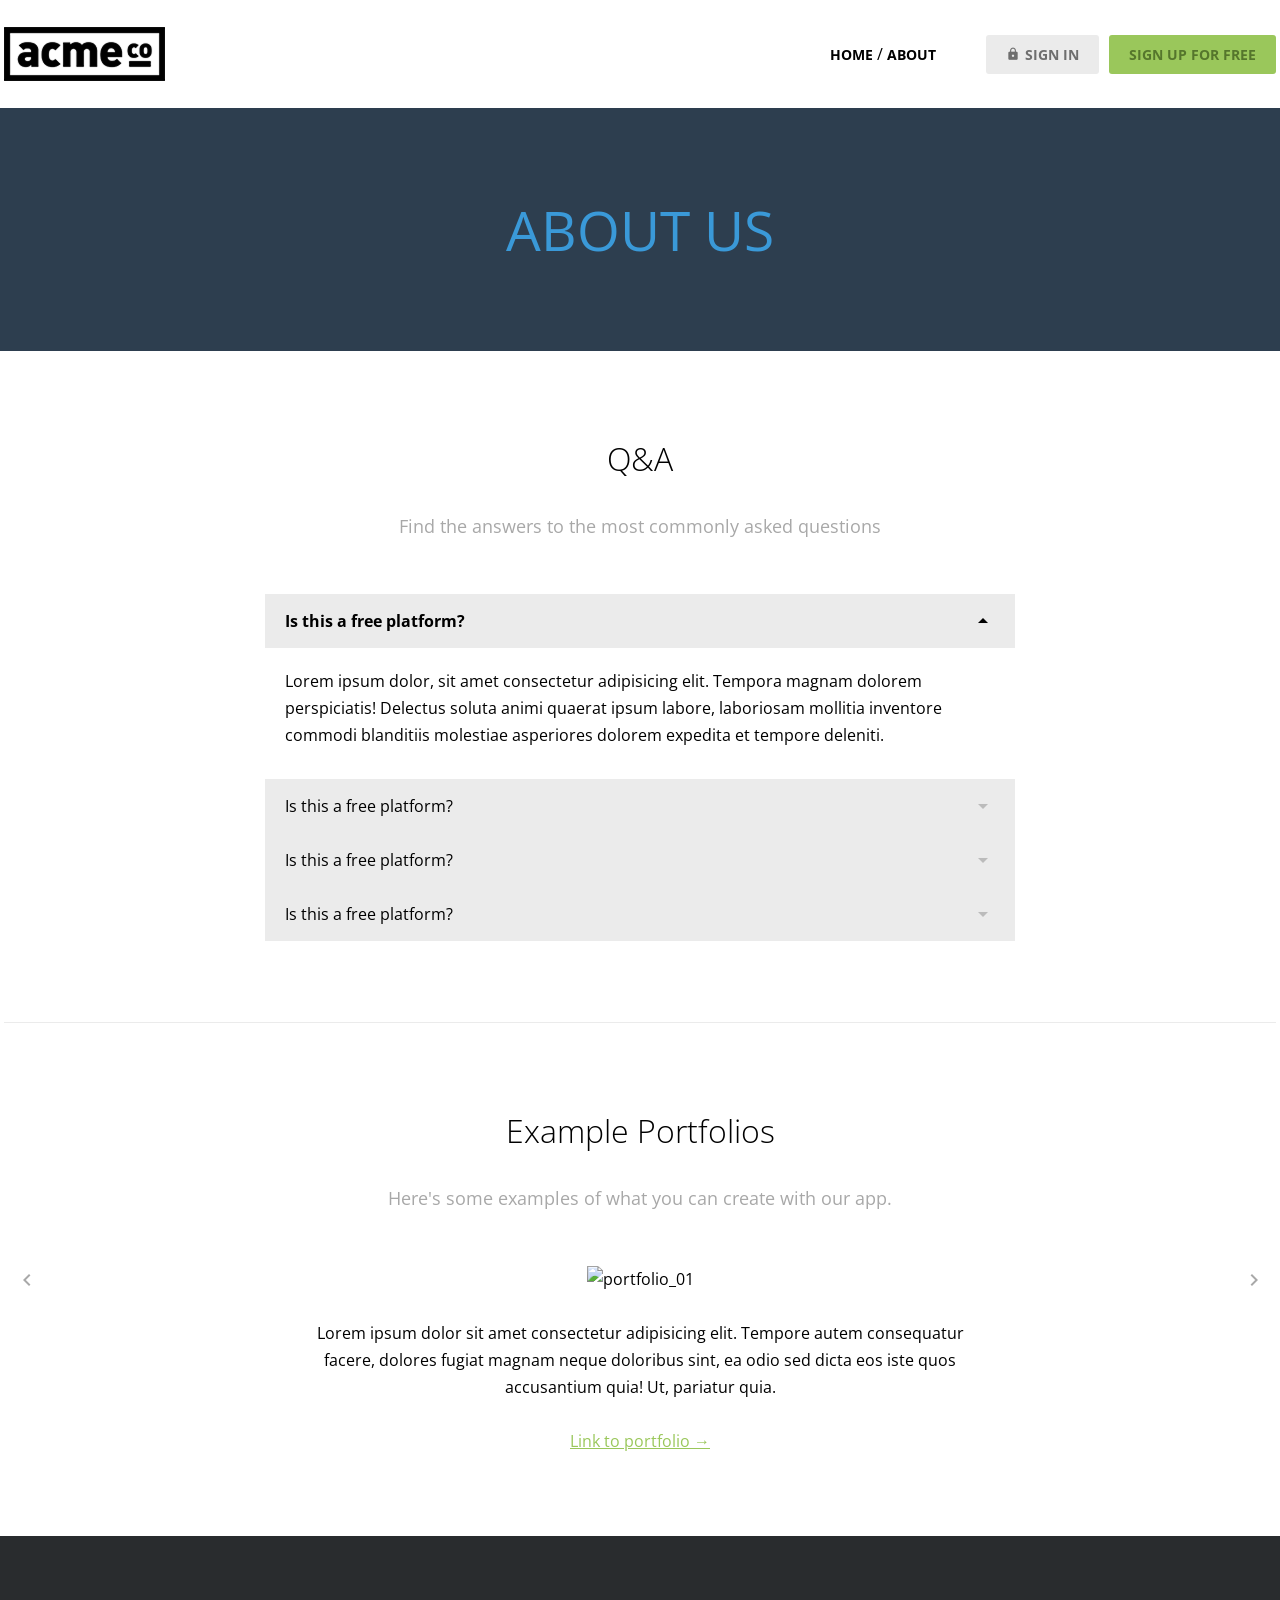
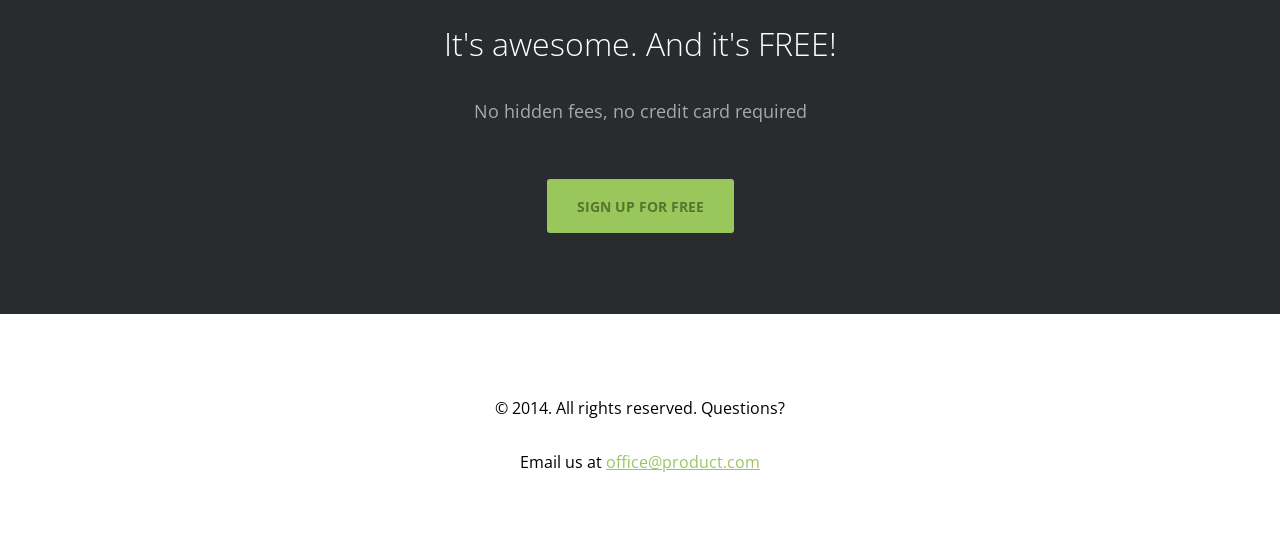
==== about.html @ a84798e1 "feat:about html./css add" ====
<!doctype html>
<html lang="en">
  <head>
    <meta charset="UTF-8" />
    <meta name="viewport" content="width=device-width, initial-scale=1.0" />
    <title>About - ACME</title>
    <link rel="preconnect" href="https://fonts.googleapis.com" />
    <link rel="preconnect" href="https://fonts.gstatic.com" crossorigin />
    <link
      href="https://fonts.googleapis.com/css2?family=Open+Sans:ital,wght@0,300..800;1,300..800&display=swap"
      rel="stylesheet"
    />
    <link href="https://fonts.googleapis.com/icon?family=Material+Icons" rel="stylesheet" />
    <link rel="stylesheet" href="css/common.css" />
    <link rel="stylesheet" href="css/about.css" />
  </head>

  <body>
    <header>
      <div class="container d-flex justify-content-between align-items-center">
        <h1 class="logo">
          <a href="index.html">
            <img src="images/logo.png" alt="acme logo" />
            <span class="hidden">ACME</span>
          </a>
        </h1>
        <nav>
          <ul class="d-flex align-items-center">
            <li>
              <a href="" class="text-nav">home</a>
              /
              <a href="" class="text-nav">about</a>
            </li>
            <li>
              <a href="#" class="btn btn-secondary"
                ><span class="material-icons">lock</span>sign in</a
              >
            </li>
            <li>
              <a href="#" class="btn btn-primary">sign up for free</a>
            </li>
          </ul>
        </nav>
      </div>
    </header>
    <main>
      <section class="hero inner-pd">
        <div class="container">
          <h2 class="text-heading-xl text-center">about us</h2>
        </div>
      </section>
      <section class="qna container inner-pd">
        <div class="header d-flex flex-column g-1">
          <h3 class="text-body-l">Q&amp;A</h3>
          <p class="text-body-m-plus">Find the answers to the most commonly asked questions</p>
        </div>
        <ul class="qnalist">
          <li class="active">
            <h4 class="question">
              Is this a free platform?
              <span class="material-icons">arrow_drop_down</span>
            </h4>
            <div class="answer">
              <p>
                Lorem ipsum dolor, sit amet consectetur adipisicing elit. Tempora magnam dolorem
                perspiciatis! Delectus soluta animi quaerat ipsum labore, laboriosam mollitia
                inventore commodi blanditiis molestiae asperiores dolorem expedita et tempore
                deleniti.
              </p>
            </div>
          </li>
          <li>
            <h4 class="question">
              Is this a free platform?
              <span class="material-icons">arrow_drop_down</span>
            </h4>
            <div class="answer">
              <p>
                Lorem ipsum dolor, sit amet consectetur adipisicing elit. Tempora magnam dolorem
                perspiciatis! Delectus soluta animi quaerat ipsum labore, laboriosam mollitia
                inventore commodi blanditiis molestiae asperiores dolorem expedita et tempore
                deleniti.
              </p>
            </div>
          </li>
          <li>
            <h4 class="question">
              Is this a free platform?
              <span class="material-icons">arrow_drop_down</span>
            </h4>
            <div class="answer">
              <p>
                Lorem ipsum dolor, sit amet consectetur adipisicing elit. Tempora magnam dolorem
                perspiciatis! Delectus soluta animi quaerat ipsum labore, laboriosam mollitia
                inventore commodi blanditiis molestiae asperiores dolorem expedita et tempore
                deleniti.
              </p>
            </div>
          </li>
          <li>
            <h4 class="question">
              Is this a free platform?
              <span class="material-icons">arrow_drop_down</span>
            </h4>
            <div class="answer">
              <p>
                Lorem ipsum dolor, sit amet consectetur adipisicing elit. Tempora magnam dolorem
                perspiciatis! Delectus soluta animi quaerat ipsum labore, laboriosam mollitia
                inventore commodi blanditiis molestiae asperiores dolorem expedita et tempore
                deleniti.
              </p>
            </div>
          </li>
        </ul>
      </section>
      <hr class="container" />
      <section class="portfolio slidewrapper container inner-pd">
        <div class="header d-flex flex-column g-1">
          <h3 class="text-body-l">Example Portfolios</h3>
          <p class="text-body-m-plus">Here's some examples of what you can create with our app.</p>
        </div>
        <ul class="slidecontainer">
          <li>
            <img src="images/portfolio_01.jpg" alt="portfolio_01" />
            <p>
              Lorem ipsum dolor sit amet consectetur adipisicing elit. Tempore autem consequatur
              facere, dolores fugiat magnam neque doloribus sint, ea odio sed dicta eos iste quos
              accusantium quia! Ut, pariatur quia.
            </p>
            <a href="" class="text-link">Link to portfolio &rarr;</a>
          </li>
          <li>
            <img src="images/portfolio_01.jpg" alt="portfolio_01" />
            <p>
              Lorem ipsum dolor sit amet consectetur adipisicing elit. Tempore autem consequatur
              facere, dolores fugiat magnam neque doloribus sint, ea odio sed dicta eos iste quos
              accusantium quia! Ut, pariatur quia.
            </p>
            <a href="" class="text-link">Link to portfolio &rarr;</a>
          </li>
          <li>
            <img src="images/portfolio_01.jpg" alt="portfolio_01" />
            <p>
              Lorem ipsum dolor sit amet consectetur adipisicing elit. Tempore autem consequatur
              facere, dolores fugiat magnam neque doloribus sint, ea odio sed dicta eos iste quos
              accusantium quia! Ut, pariatur quia.
            </p>
            <a href="" class="text-link">Link to portfolio &rarr;</a>
          </li>
        </ul>
        <button type="button" class="button prev">
          <span class="material-icons">chevron_left</span>
        </button>
        <button type="button" class="button next">
          <span class="material-icons">chevron_right</span>
        </button>
      </section>
      <section class="cta inner-pd d-flex flex-column align-items-center g-2">
        <div class="content d-flex flex-column g-1">
          <h3 class="text-body-l">It's awesome. And it's FREE!</h3>
          <p class="text-body-m-plus">No hidden fees, no credit card required</p>
        </div>
        <a href="#" class="btn btn-primary big">sign up for free</a>
      </section>
    </main>
    <footer class="inner-pd d-flex flex-column align-items-center g-1">
      <p>&copy; 2014. All rights reserved. Questions?</p>
      <p>Email us at <a href="#" class="text-link">office@product.com</a></p>
    </footer>
  </body>
</html>
---- css/common.css ----
@import url("normalize.css");
@import url("reset.css");
@import url("flex-utility.css");

:root {
  /* Layout */
  --base-unit: 27px;
  --base-font: 16px;

  /* Color styles */
  --black: rgba(44, 44, 44, 1);
  --light--gray: rgba(168, 168, 168, 1);
  --medium--gray: rgba(110, 110, 110, 1);
  --super--light--gray: rgba(235, 235, 235, 1);
  --primary: rgba(154, 199, 91, 1);
  --secondary: rgba(85, 118, 44, 1);
  --white: rgba(255, 255, 255, 1);
  --hero: rgba(45, 62, 79, 1);
  --hero--title: rgba(58, 153, 216, 1);
  --medium-blue: rgba(67, 156, 207, 1);
  --light-blue: rgba(72, 157, 205, 1);
  --c-t-a: rgba(41, 44, 46, 1);

  /* Text-size styles */
  --heading--x-l: calc(var(--base-font) * 3.4375);
  --body--l: calc(var(--base-font) * 2);
  --heading--s: calc(var(--base-font) * 1.5);
  --body--m: var(--base-font);
  --nav--item: calc(var(--base-font) * 0.875);
  --body--m-plus: calc(var(--base-font) * 1.125);
  --link: var(--base-font);
  --button---secondary: calc(var(--base-font) * 0.875);
  --button---primary: calc(var(--base-font) * 0.875);
}

body {
  /* font-family: "Open Sans", sans-serif;
  font-size:var(--base-font);
  line-height:var(--base-unit); */
  font:
    var(--base-font)/var(--base-unit) "Open Sans",
    sans-serif;
}

/* 폰트 위계 */
.text-heading-xl {
  font-size: var(--heading--x-l);
  line-height: calc(var(--base-unit) * 3);
  color: var(--hero--title);
  text-transform: uppercase;
  letter-spacing: 2%;
}

.text-heading-s {
  font-size: var(--heading--s);
  line-height: var(--base-unit);
}

.text-body-l {
  font-size: var(--body--l);
  line-height: calc(var(--base-unit) * 2);
  font-weight: 300;
  text-align: center;
}

.text-body-m {
  font-size: var(--body--m);
  line-height: var(--base-unit);
}

.text-body-m-plus {
  font-size: var(--body--m-plus);
  line-height: var(--base-unit);
  text-align: center;
  color: var(--light--gray);
}
.text-nav {
  font-size: var(--nav--item);
  font-weight: bold;
  text-transform: uppercase;
}
/* 링크 버튼 */
.btn {
  height: 39px;
  background: var(--super--light--gray);
  border-radius: 3px;
  padding: 0 20px;
  display: inline-flex;
  color: var(--medium--gray);
  align-items: center;
  font-size: calc(var(--base-font) * 0.875);
  font-weight: bold;
  gap: 5px;
  text-transform: uppercase;
}
.btn .material-icons {
  font-size: 14px;
}
.btn-primary {
  background: var(--primary);
  color: var(--secondary);
}
.btn.big {
  height: calc(var(--base-unit) * 2);
  padding: 0 30px;
}

/* 폼 요소 */
.hero {
  background: var(--hero);
}
form {
  width: 350px;
  display: flex;
  flex-direction: column;
  gap: 10px;
}
form .field {
  height: calc(var(--base-unit) * 2);
  background: var(--white);
  border-radius: 3px;
  padding: 0 20px;
  display: flex;
  align-items: center;
  color: var(--light--gray);
}
form .field input {
  font-style: italic;
  color: var(--black);
}
form .field input::placeholder {
  color: var(--super--light--gray);
}
form button {
  height: calc(var(--base-unit) * 2);
  border-radius: 3px;
  display: flex;
  align-items: center;
  justify-content: center;
  color: var(--white);
  font-size: calc(var(--base-font) * 1.125);
  text-transform: uppercase;
  font-weight: bold;
  border: 1px solid var(--white);
}
/* 레이아웃 */
.container {
  width: 1272px;
  margin: 0 auto;
}
.inner-pd {
  padding: calc(var(--base-unit) * 3) 0;
}
.inner-top-pd {
  padding-top: calc(var(--base-unit) * 3);
}
.hidden {
  position: absolute;
  clip-path: inset(50%);
  width: 1px;
  height: 1px;
  overflow: hidden;
}

hr {
  border: none;
  /* border-top:1px solid var(--super--light--gray); */
  height: 1px;
  background: var(--super--light--gray);
}

.text-link {
  text-decoration: underline;
  color: var(--primary);
}
section .header {
  margin-bottom: calc(var(--base-unit) * 2);
}

/* 헤더 */
body > header {
  background: var(--white);
  padding: var(--base-unit) 0;
  box-shadow: 0 4px 5px rgba(0, 0, 0, 0.1);
}

header nav ul {
  gap: 10px;
}
header nav ul li:first-child {
  margin-right: 40px;
}

/* 슬라이드 */
.slidewrapper {
  position: relative;
  overflow: hidden;
}
.slidecontainer {
  width: 300%; /* js 부모 너비파악, 슬라이드 개수 파악, 너비 계산 지정할 예정 */
  display: flex;
  transition: 0.3s ease-out;
}
.slidecontainer li {
  width: 100%;
  display: flex;
  flex-direction: column;
  align-items: center;
  gap: var(--base-unit);
}
.slidecontainer li > p {
  width: 700px;
  text-align: center;
}
.slidewrapper button {
  width: 45px;
  height: 45px;
  display: flex;
  justify-content: center;
  align-items: center;
  color: var(--light--gray);
  cursor: pointer;
  position: absolute;
  top: 50%;
  transform: translateY(-50%);
}
.slidewrapper button.prev {
  left: 0;
}
.slidewrapper button.next {
  right: 0;
}

/* CTA */
.cta {
  background: var(--c-t-a);
}
.cta h3 {
  color: var(--white);
}
---- css/about.css ----
.qnalist {
  width: 750px;
  margin: 0 auto;
}
.qnalist li.active .question span {
  opacity: 1;
  transform: rotate(180deg);
}
.qnalist .question {
  display: flex;
  height: calc(var(--base-unit) * 2);
  padding: 0 20px;
  justify-content: space-between;
  align-items: center;
  background: var(--super--light--gray);
}
.qnalist .question span {
  opacity: 0.2;
  color: #000;
  transition: 0.35s;
}
.qnalist .answer {
  display: flex;
  height: 0;
  padding: 0 20px;
  flex-direction: column;
  gap: 27px;
  overflow: hidden;
  transition: 0.35s;
}
.qnalist li.active .question {
  font-weight: bold;
}
.qnalist li.active .answer {
  height: auto;
  padding: 20px 20px 30px;
}
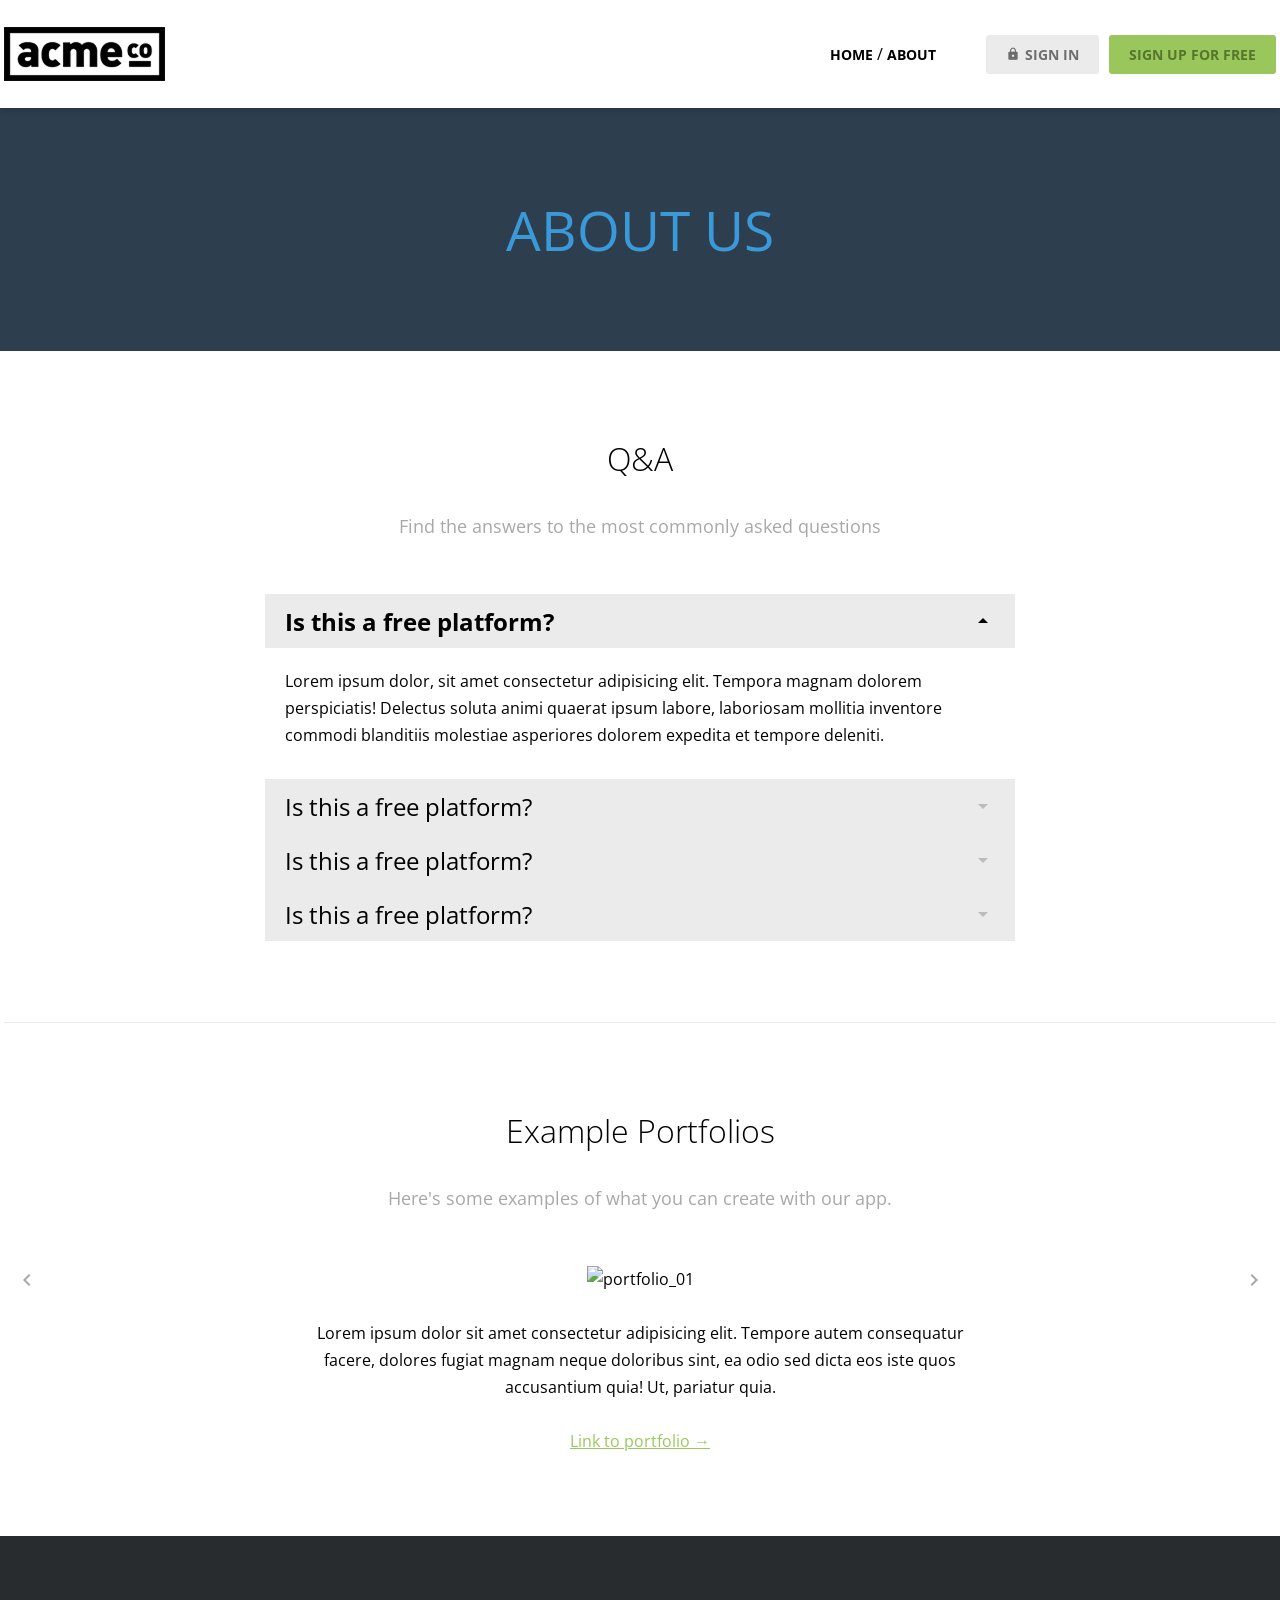
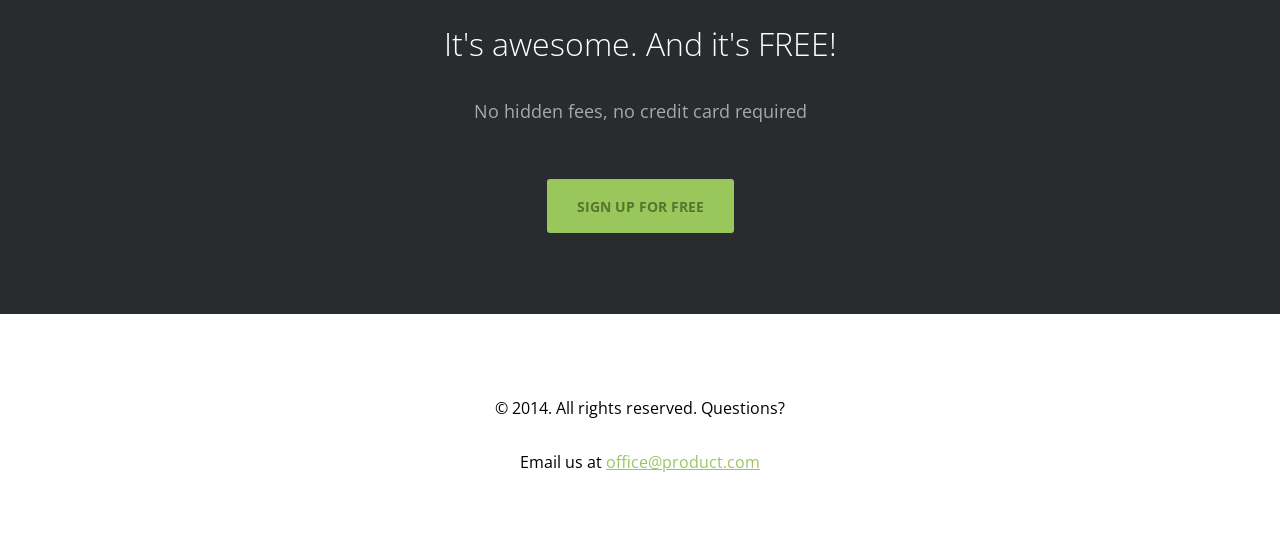
==== commit 8adeeb99: "feat:accordion add and fix" ====
--- a/about.html
+++ b/about.html
@@ -27,17 +27,17 @@
         <nav>
           <ul class="d-flex align-items-center">
             <li>
-              <a href="" class="text-nav">home</a>
+              <a href="index.html" class="text-nav">home</a>
               /
-              <a href="" class="text-nav">about</a>
+              <a href="about.html" class="text-nav">about</a>
             </li>
             <li>
-              <a href="#" class="btn btn-secondary"
+              <a href="signin.html" class="btn btn-secondary"
                 ><span class="material-icons">lock</span>sign in</a
               >
             </li>
             <li>
-              <a href="#" class="btn btn-primary">sign up for free</a>
+              <a href="signup.html" class="btn btn-primary">sign up for free</a>
             </li>
           </ul>
         </nav>
@@ -55,61 +55,69 @@
           <p class="text-body-m-plus">Find the answers to the most commonly asked questions</p>
         </div>
         <ul class="qnalist">
-          <li class="active">
-            <h4 class="question">
-              Is this a free platform?
-              <span class="material-icons">arrow_drop_down</span>
-            </h4>
-            <div class="answer">
-              <p>
-                Lorem ipsum dolor, sit amet consectetur adipisicing elit. Tempora magnam dolorem
-                perspiciatis! Delectus soluta animi quaerat ipsum labore, laboriosam mollitia
-                inventore commodi blanditiis molestiae asperiores dolorem expedita et tempore
-                deleniti.
-              </p>
-            </div>
+          <li>
+            <details open>
+              <summary class="question">
+                <span>Is this a free platform?</span>
+                <span class="material-icons">arrow_drop_down</span>
+              </summary>
+              <div class="answer">
+                <p>
+                  Lorem ipsum dolor, sit amet consectetur adipisicing elit. Tempora magnam dolorem
+                  perspiciatis! Delectus soluta animi quaerat ipsum labore, laboriosam mollitia
+                  inventore commodi blanditiis molestiae asperiores dolorem expedita et tempore
+                  deleniti.
+                </p>
+              </div>
+            </details>
           </li>
           <li>
-            <h4 class="question">
-              Is this a free platform?
-              <span class="material-icons">arrow_drop_down</span>
-            </h4>
-            <div class="answer">
-              <p>
-                Lorem ipsum dolor, sit amet consectetur adipisicing elit. Tempora magnam dolorem
-                perspiciatis! Delectus soluta animi quaerat ipsum labore, laboriosam mollitia
-                inventore commodi blanditiis molestiae asperiores dolorem expedita et tempore
-                deleniti.
-              </p>
-            </div>
+            <details>
+              <summary class="question">
+                <span>Is this a free platform?</span>
+                <span class="material-icons">arrow_drop_down</span>
+              </summary>
+              <div class="answer">
+                <p>
+                  Lorem ipsum dolor, sit amet consectetur adipisicing elit. Tempora magnam dolorem
+                  perspiciatis! Delectus soluta animi quaerat ipsum labore, laboriosam mollitia
+                  inventore commodi blanditiis molestiae asperiores dolorem expedita et tempore
+                  deleniti.
+                </p>
+              </div>
+            </details>
           </li>
           <li>
-            <h4 class="question">
-              Is this a free platform?
-              <span class="material-icons">arrow_drop_down</span>
-            </h4>
-            <div class="answer">
-              <p>
-                Lorem ipsum dolor, sit amet consectetur adipisicing elit. Tempora magnam dolorem
-                perspiciatis! Delectus soluta animi quaerat ipsum labore, laboriosam mollitia
-                inventore commodi blanditiis molestiae asperiores dolorem expedita et tempore
-                deleniti.
-              </p>
-            </div>
+            <details>
+              <summary class="question">
+                <span>Is this a free platform?</span>
+                <span class="material-icons">arrow_drop_down</span>
+              </summary>
+              <div class="answer">
+                <p>
+                  Lorem ipsum dolor, sit amet consectetur adipisicing elit. Tempora magnam dolorem
+                  perspiciatis! Delectus soluta animi quaerat ipsum labore, laboriosam mollitia
+                  inventore commodi blanditiis molestiae asperiores dolorem expedita et tempore
+                  deleniti.
+                </p>
+              </div>
+            </details>
           </li>
           <li>
-            <h4 class="question">
-              Is this a free platform?
-              <span class="material-icons">arrow_drop_down</span>
-            </h4>
-            <div class="answer">
-              <p>
-                Lorem ipsum dolor, sit amet consectetur adipisicing elit. Tempora magnam dolorem
-                perspiciatis! Delectus soluta animi quaerat ipsum labore, laboriosam mollitia
-                inventore commodi blanditiis molestiae asperiores dolorem expedita et tempore
-                deleniti.
-              </p>
-            </div>
+            <details>
+              <summary class="question">
+                <span>Is this a free platform?</span>
+                <span class="material-icons">arrow_drop_down</span>
+              </summary>
+              <div class="answer">
+                <p>
+                  Lorem ipsum dolor, sit amet consectetur adipisicing elit. Tempora magnam dolorem
+                  perspiciatis! Delectus soluta animi quaerat ipsum labore, laboriosam mollitia
+                  inventore commodi blanditiis molestiae asperiores dolorem expedita et tempore
+                  deleniti.
+                </p>
+              </div>
+            </details>
           </li>
         </ul>
       </section>
@@ -167,5 +175,7 @@
       <p>&copy; 2014. All rights reserved. Questions?</p>
       <p>Email us at <a href="#" class="text-link">office@product.com</a></p>
     </footer>
+    <script src="js/main.js"></script>
+    <script src="js/about.js"></script>
   </body>
 </html>
--- a/css/common.css
+++ b/css/common.css
@@ -124,9 +124,17 @@
   align-items: center;
   color: var(--light--gray);
 }
+form .field label {
+  display: flex;
+}
 form .field input {
   font-style: italic;
   color: var(--black);
+  width: 100%;
+  outline: none;
+}
+form .field:focus-within {
+  box-shadow: inset 0 0 5px rgba(72, 0, 255, 0.7);
 }
 form .field input::placeholder {
   color: var(--super--light--gray);
@@ -182,6 +190,13 @@
   background: var(--white);
   padding: var(--base-unit) 0;
   box-shadow: 0 4px 5px rgba(0, 0, 0, 0.1);
+  position: sticky;
+  top: 0;
+  transition: 0.3s ease-out;
+}
+
+body > header.fixed {
+  padding: calc(var(--base-unit) / 2) 0;
 }
 
 header nav ul {
--- a/css/about.css
+++ b/css/about.css
@@ -2,7 +2,22 @@
   width: 750px;
   margin: 0 auto;
 }
-.qnalist li.active .question span {
+.qnalist details {
+  interpolate-size: allow-keywords;
+}
+.qnalist details::details-content {
+  block-size: 0;
+  opacity: 0;
+  overflow: hidden;
+  transition:
+    block-size 0.35s ease,
+    opacity 0.35s ease;
+}
+.qnalist details[open]::details-content {
+  block-size: auto;
+  opacity: 1;
+}
+.qnalist details[open] .question .material-icons {
   opacity: 1;
   transform: rotate(180deg);
 }
@@ -13,25 +28,28 @@
   justify-content: space-between;
   align-items: center;
   background: var(--super--light--gray);
+  cursor: pointer;
+  font-size: var(--heading--s);
+  line-height: var(--base-unit);
 }
-.qnalist .question span {
+.qnalist .question::-webkit-details-marker {
+  display: none;
+}
+.qnalist .question::marker {
+  content: "";
+}
+.qnalist .question .material-icons {
   opacity: 0.2;
   color: #000;
   transition: 0.35s;
 }
 .qnalist .answer {
   display: flex;
-  height: 0;
-  padding: 0 20px;
+  padding: 20px 20px 30px;
   flex-direction: column;
   gap: 27px;
-  overflow: hidden;
-  transition: 0.35s;
+  box-sizing: border-box;
 }
-.qnalist li.active .question {
+.qnalist details[open] .question {
   font-weight: bold;
 }
-.qnalist li.active .answer {
-  height: auto;
-  padding: 20px 20px 30px;
-}
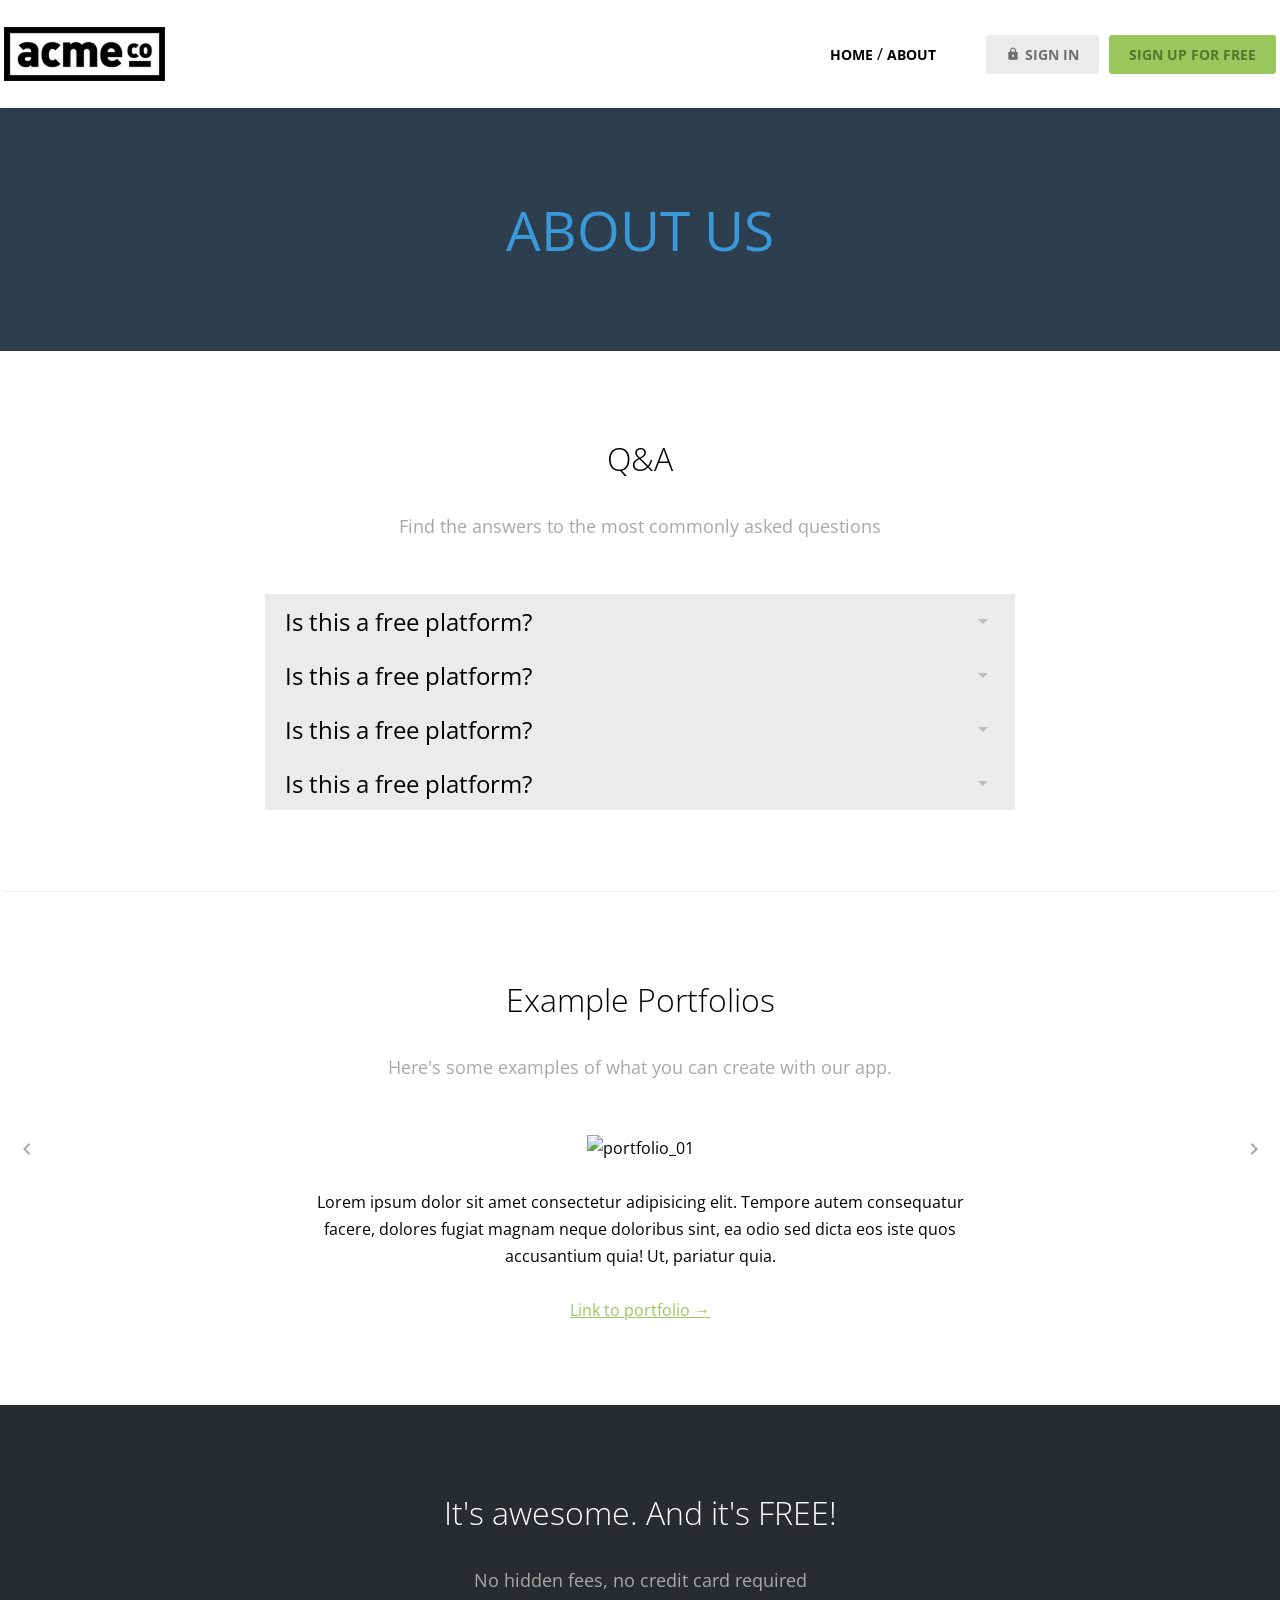
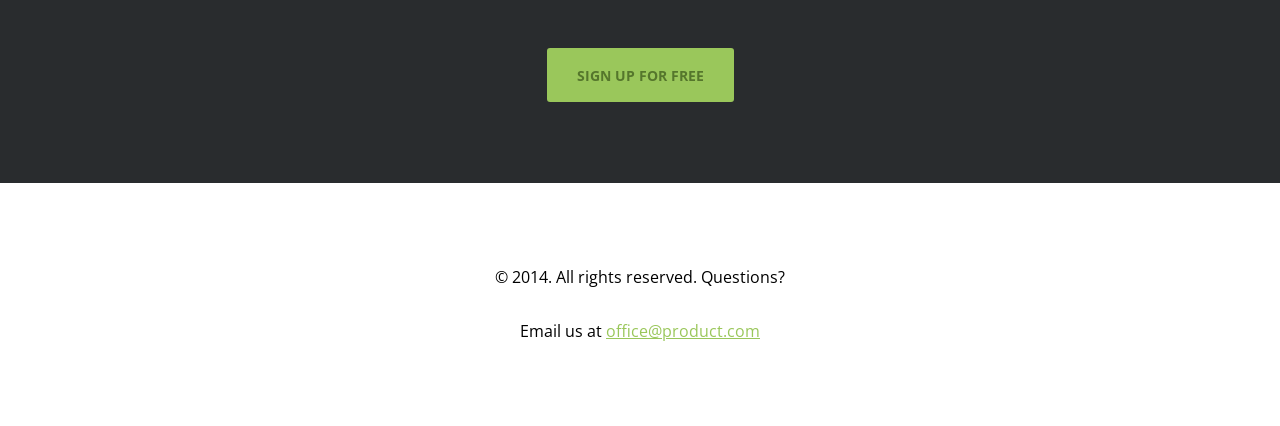
==== commit 9f7cc3fe: "feat:feedback func add" ====
--- a/about.html
+++ b/about.html
@@ -56,7 +56,7 @@
         </div>
         <ul class="qnalist">
           <li>
-            <details open>
+            <details>
               <summary class="question">
                 <span>Is this a free platform?</span>
                 <span class="material-icons">arrow_drop_down</span>
--- a/css/common.css
+++ b/css/common.css
@@ -153,7 +153,8 @@
 }
 /* 레이아웃 */
 .container {
-  width: 1272px;
+  max-width: 1272px;
+  width: 100%;
   margin: 0 auto;
 }
 .inner-pd {
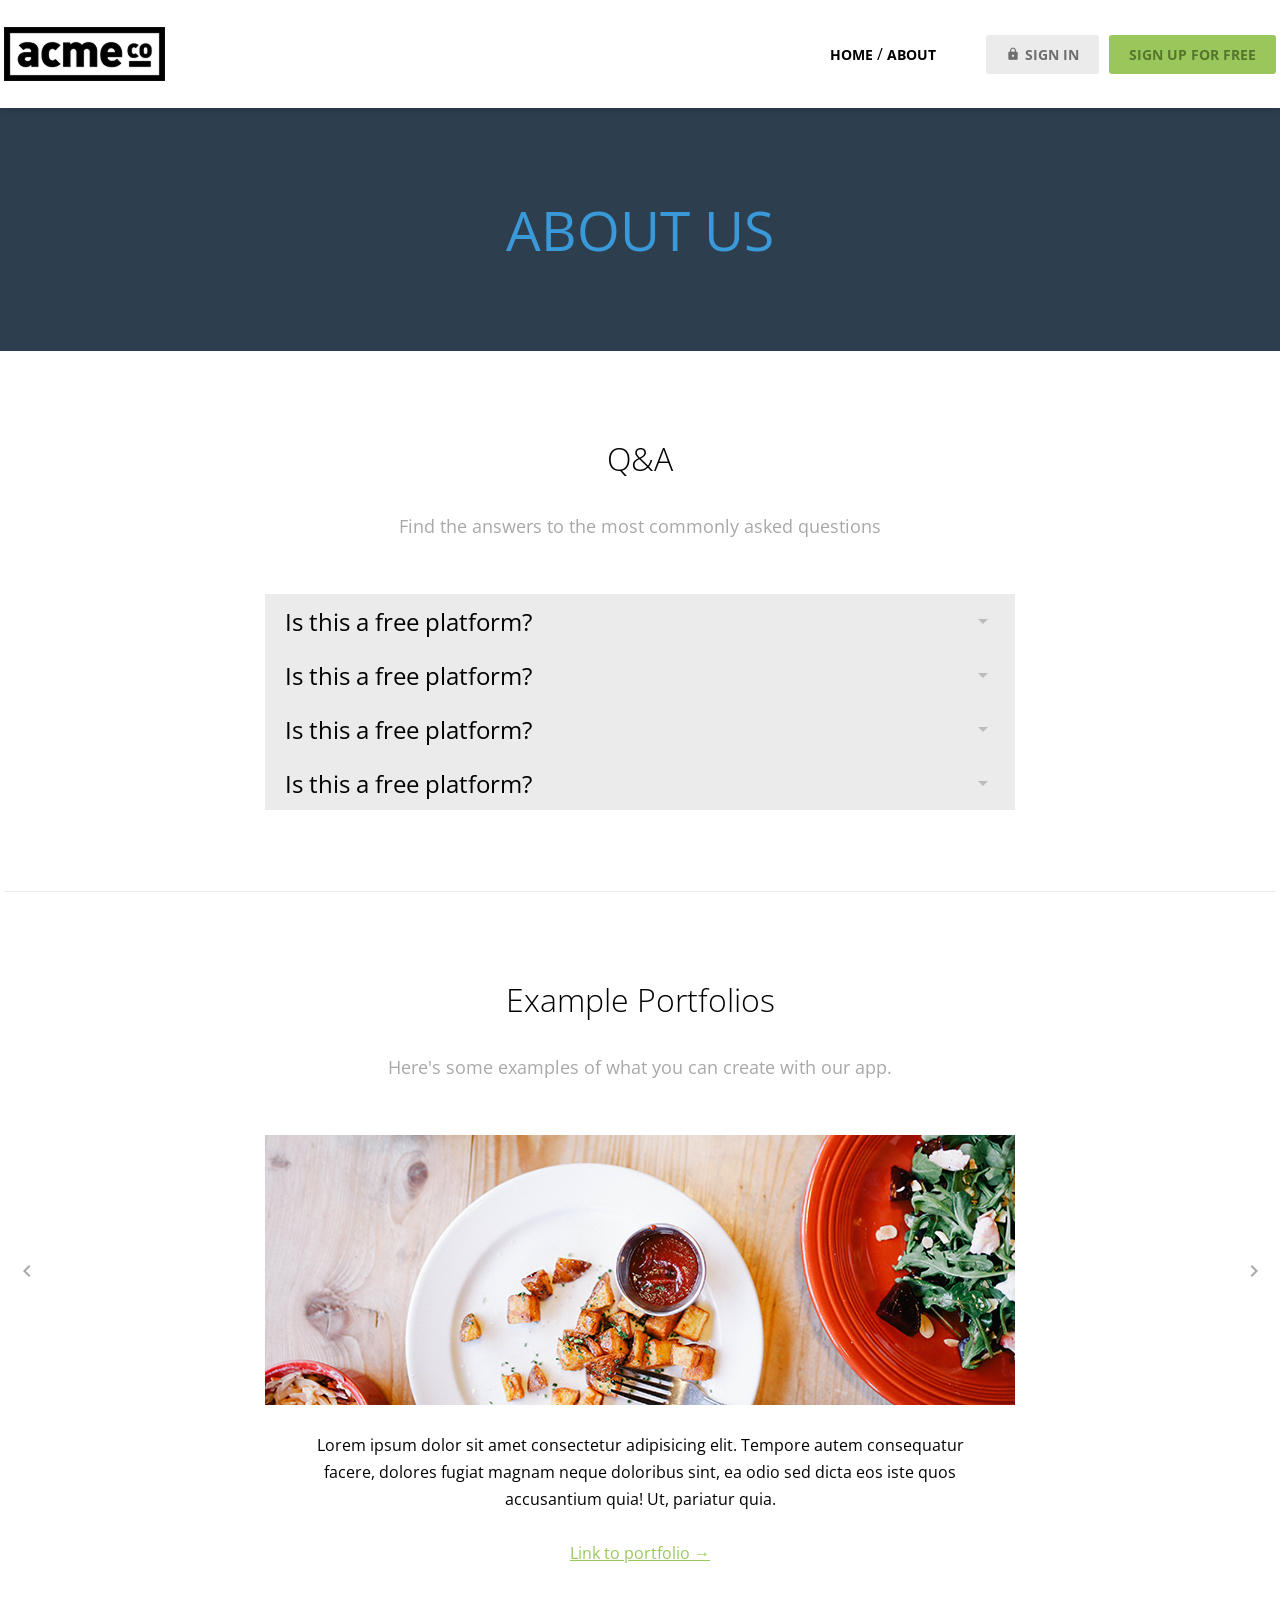
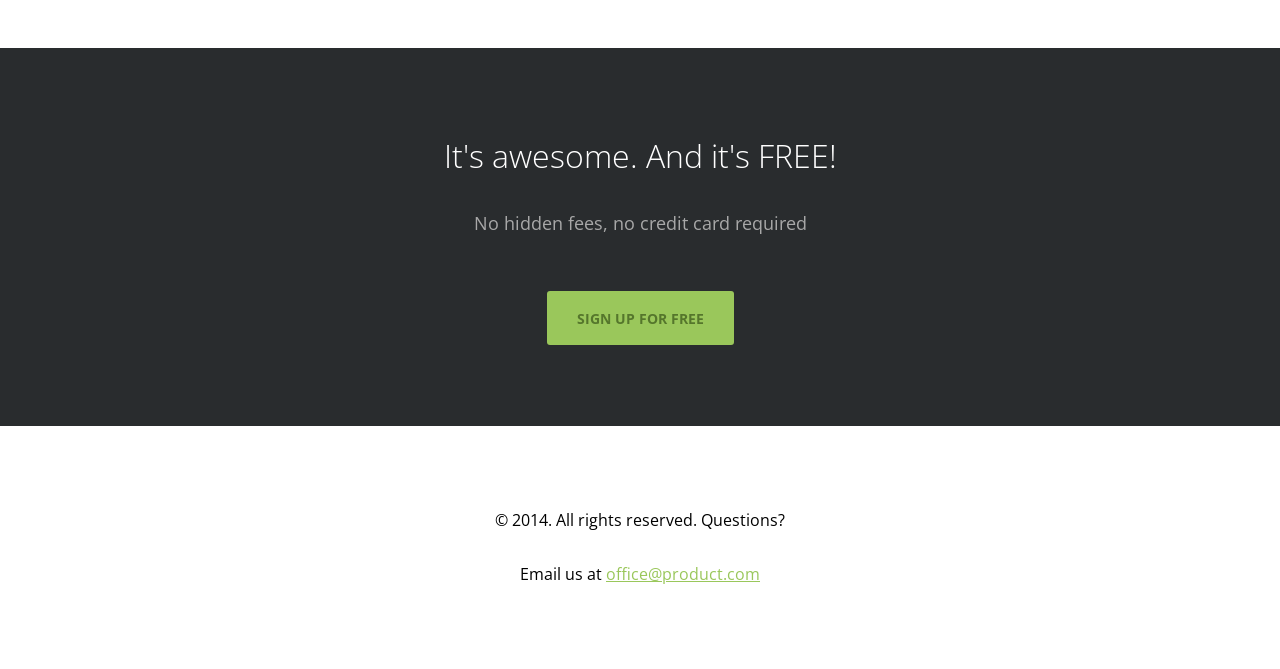
==== commit bf400d4e: "feat:이미지오류fix" ====
--- a/about.html
+++ b/about.html
@@ -129,7 +129,7 @@
         </div>
         <ul class="slidecontainer">
           <li>
-            <img src="images/portfolio_01.jpg" alt="portfolio_01" />
+            <img src="images/portfolio_01.png" alt="portfolio_01" />
             <p>
               Lorem ipsum dolor sit amet consectetur adipisicing elit. Tempore autem consequatur
               facere, dolores fugiat magnam neque doloribus sint, ea odio sed dicta eos iste quos
@@ -138,7 +138,7 @@
             <a href="" class="text-link">Link to portfolio &rarr;</a>
           </li>
           <li>
-            <img src="images/portfolio_01.jpg" alt="portfolio_01" />
+            <img src="images/portfolio_01.png" alt="portfolio_01" />
             <p>
               Lorem ipsum dolor sit amet consectetur adipisicing elit. Tempore autem consequatur
               facere, dolores fugiat magnam neque doloribus sint, ea odio sed dicta eos iste quos
@@ -147,7 +147,7 @@
             <a href="" class="text-link">Link to portfolio &rarr;</a>
           </li>
           <li>
-            <img src="images/portfolio_01.jpg" alt="portfolio_01" />
+            <img src="images/portfolio_01.png" alt="portfolio_01" />
             <p>
               Lorem ipsum dolor sit amet consectetur adipisicing elit. Tempore autem consequatur
               facere, dolores fugiat magnam neque doloribus sint, ea odio sed dicta eos iste quos
